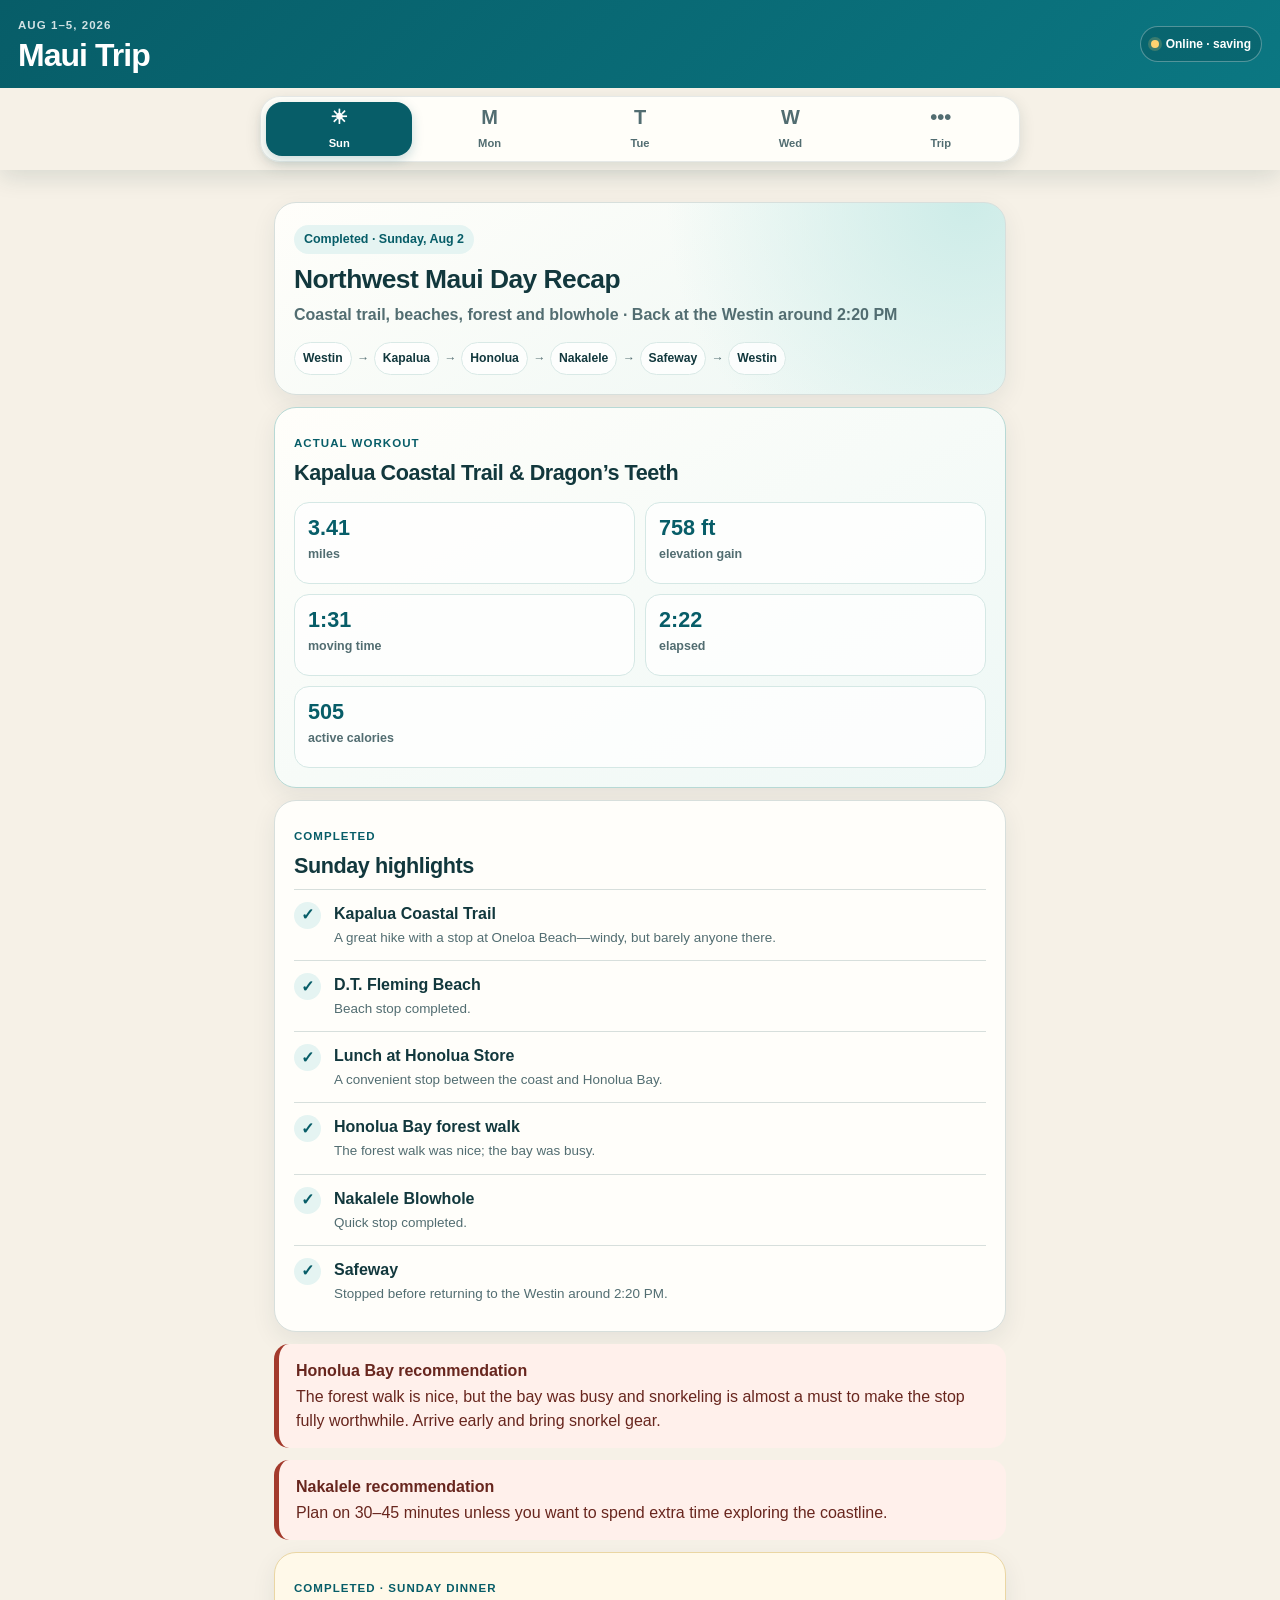
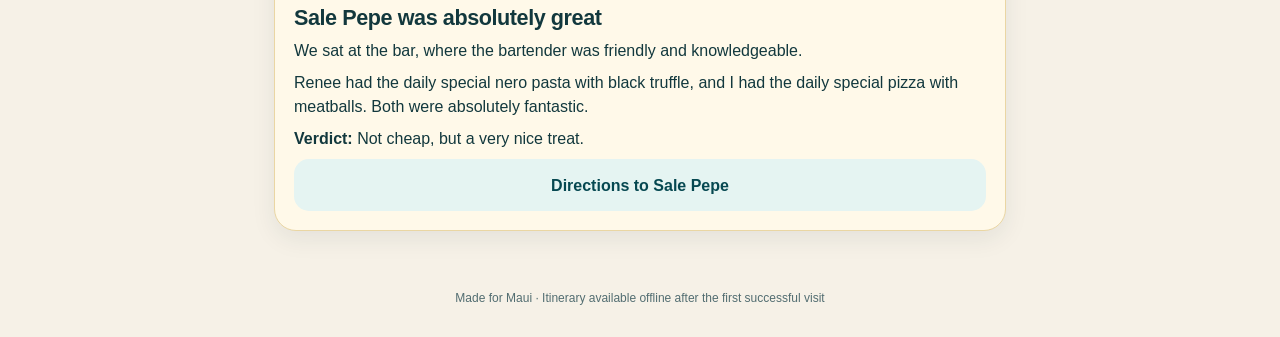
==== index.html @ 607a1822 "Move trip menu to top bar" ====
<!doctype html>
<html lang="en">
<head>
  <meta charset="utf-8">
  <meta name="viewport" content="width=device-width,initial-scale=1,viewport-fit=cover">
  <meta name="theme-color" content="#075d68">
  <meta name="description" content="Offline-first Maui itinerary for August 1–5, 2026.">
  <meta name="apple-mobile-web-app-capable" content="yes">
  <meta name="apple-mobile-web-app-status-bar-style" content="black-translucent">
  <meta name="apple-mobile-web-app-title" content="Maui Trip">
  <link rel="manifest" href="./manifest.webmanifest">
  <link rel="icon" href="./icon-192.png" type="image/png">
  <link rel="apple-touch-icon" href="./icon-192.png">
  <link rel="stylesheet" href="./styles.css?v=10">
  <title>Maui Trip · Aug 2026</title>
</head>
<body>
  <a class="skip-link" href="#main">Skip to itinerary</a>
  <div class="top-shell">
    <header class="app-header">
      <div>
        <p class="eyebrow">Aug 1–5, 2026</p>
        <h1>Maui Trip</h1>
      </div>
      <div class="connection" id="connection-status" role="status" aria-live="polite">
        <span class="connection-dot" aria-hidden="true"></span>
        <span id="connection-label">Checking…</span>
      </div>
    </header>

    <nav class="tabs" aria-label="Trip sections">
      <button class="active" type="button" data-tab="today" aria-controls="today" aria-selected="true">
        <span aria-hidden="true">☀︎</span><span>Sun</span>
      </button>
      <button type="button" data-tab="monday" aria-controls="monday" aria-selected="false">
        <span aria-hidden="true">M</span><span>Mon</span>
      </button>
      <button type="button" data-tab="tuesday" aria-controls="tuesday" aria-selected="false">
        <span aria-hidden="true">T</span><span>Tue</span>
      </button>
      <button type="button" data-tab="wednesday" aria-controls="wednesday" aria-selected="false">
        <span aria-hidden="true">W</span><span>Wed</span>
      </button>
      <button type="button" data-tab="more" aria-controls="more" aria-selected="false">
        <span aria-hidden="true">•••</span><span>Trip</span>
      </button>
    </nav>
  </div>

  <main id="main">
    <section id="today" class="panel active" aria-labelledby="today-heading">
      <div class="hero card">
        <span class="badge">Completed · Sunday, Aug 2</span>
        <h2 id="today-heading">Northwest Maui Day Recap</h2>
        <p class="hero-summary">Coastal trail, beaches, forest and blowhole · Back at the Westin around 2:20 PM</p>
        <div class="route" aria-label="Completed route: Westin to Kapalua to Honolua to Nakalele, Safeway, and back to Westin">
          <span>Westin</span><i>→</i><span>Kapalua</span><i>→</i><span>Honolua</span><i>→</i><span>Nakalele</span><i>→</i><span>Safeway</span><i>→</i><span>Westin</span>
        </div>
      </div>

      <article class="card workout-card" aria-labelledby="workout-heading">
        <p class="eyebrow">Actual workout</p>
        <h2 id="workout-heading">Kapalua Coastal Trail & Dragon’s Teeth</h2>
        <div class="workout-stats">
          <div><strong>3.41</strong><span>miles</span></div>
          <div><strong>758 ft</strong><span>elevation gain</span></div>
          <div><strong>1:31</strong><span>moving time</span></div>
          <div><strong>2:22</strong><span>elapsed</span></div>
          <div><strong>505</strong><span>active calories</span></div>
        </div>
      </article>

      <div class="card">
        <p class="eyebrow">Completed</p>
        <h2>Sunday highlights</h2>
        <ul class="completed-list">
          <li><span aria-hidden="true">✓</span><div><strong>Kapalua Coastal Trail</strong><small>A great hike with a stop at Oneloa Beach—windy, but barely anyone there.</small></div></li>
          <li><span aria-hidden="true">✓</span><div><strong>D.T. Fleming Beach</strong><small>Beach stop completed.</small></div></li>
          <li><span aria-hidden="true">✓</span><div><strong>Lunch at Honolua Store</strong><small>A convenient stop between the coast and Honolua Bay.</small></div></li>
          <li><span aria-hidden="true">✓</span><div><strong>Honolua Bay forest walk</strong><small>The forest walk was nice; the bay was busy.</small></div></li>
          <li><span aria-hidden="true">✓</span><div><strong>Nakalele Blowhole</strong><small>Quick stop completed.</small></div></li>
          <li><span aria-hidden="true">✓</span><div><strong>Safeway</strong><small>Stopped before returning to the Westin around 2:20 PM.</small></div></li>
        </ul>
      </div>

      <aside class="notice recommendation" role="note">
        <strong>Honolua Bay recommendation</strong>
        <span>The forest walk is nice, but the bay was busy and snorkeling is almost a must to make the stop fully worthwhile. Arrive early and bring snorkel gear.</span>
      </aside>

      <aside class="notice recommendation" role="note">
        <strong>Nakalele recommendation</strong>
        <span>Plan on 30–45 minutes unless you want to spend extra time exploring the coastline.</span>
      </aside>

      <div class="card dinner-card">
        <p class="eyebrow">Completed · Sunday dinner</p>
        <h2>Sale Pepe was absolutely great</h2>
        <p>We sat at the bar, where the bartender was friendly and knowledgeable.</p>
        <p>Renee had the daily special nero pasta with black truffle, and I had the daily special pizza with meatballs. Both were absolutely fantastic.</p>
        <p><strong>Verdict:</strong> Not cheap, but a very nice treat.</p>
        <a class="button secondary" href="https://maps.apple.com/?daddr=Sale%20Pepe%2C%20157%20Kupuohi%20St%2C%20Lahaina%2C%20HI%2096761&dirflg=d">Directions to Sale Pepe</a>
      </div>
    </section>

    <section id="maps" class="panel" aria-labelledby="maps-heading" hidden>
      <div class="card">
        <p class="eyebrow">One tap away</p>
        <h2 id="maps-heading">Stops & parking</h2>
        <p>Use individual legs instead of one giant route. It is easier when parking is full or you skip a stop.</p>
        <div class="place-list">
          <a href="https://maps.apple.com/?daddr=20.997744,-156.666019&q=Kapalua%20Bay%20Public%20Parking&dirflg=d"><span><b>1</b><strong>Kapalua Bay Parking</strong><small>Public parking · trail start</small></span><em>Directions</em></a>
          <a href="https://maps.apple.com/?daddr=Dragon%27s%20Teeth%20Access%20Trail%2C%20Lower%20Honoapiilani%20Rd%2C%20Lahaina%2C%20HI%2096761&dirflg=d"><span><b>2</b><strong>Dragon's Teeth Parking</strong><small>Office Road access</small></span><em>Directions</em></a>
          <a href="https://maps.apple.com/?daddr=D.T.%20Fleming%20Park%2C%20Lower%20Honoapiilani%20Rd%2C%20Lahaina%2C%20HI%2096761&dirflg=d"><span><b>3</b><strong>D.T. Fleming Beach</strong><small>Beach park parking</small></span><em>Directions</em></a>
          <a href="https://maps.apple.com/?daddr=Honolua%20Bay%20Lookout%2C%20Honoapiilani%20Hwy%2C%20Lahaina%2C%20HI%2096761&dirflg=d"><span><b>4</b><strong>Honolua Bay Lookout</strong><small>Roadside lookout</small></span><em>Directions</em></a>
          <a href="https://maps.apple.com/?daddr=Honolua%20Store%2C%20502%20Office%20Rd%2C%20Lahaina%2C%20HI%2096761&dirflg=d"><span><b>5</b><strong>Honolua Store</strong><small>Lunch stop</small></span><em>Directions</em></a>
          <a href="https://maps.apple.com/?daddr=21.024424,-156.590498&q=Nakalele%20Blowhole%20Parking&dirflg=d"><span><b>6</b><strong>Nakalele Parking</strong><small>Mile marker 38.5 pullout</small></span><em>Directions</em></a>
          <a href="https://maps.apple.com/?daddr=The%20Westin%20Ka%27anapali%20Ocean%20Resort%20Villas%2C%206%20Kai%20Ala%20Dr%2C%20Lahaina%2C%20HI%2096761&dirflg=d"><span><b>7</b><strong>Return to Westin</strong><small>6 Kai Ala Drive</small></span><em>Directions</em></a>
          <a href="https://maps.apple.com/?daddr=Sale%20Pepe%2C%20157%20Kupuohi%20St%2C%20Lahaina%2C%20HI%2096761&dirflg=d"><span><b>8</b><strong>Sale Pepe</strong><small>157 Kupuohi Street</small></span><em>Directions</em></a>
        </div>
      </div>
      <figure class="card map-card">
        <img class="map" src="./route-map.png" alt="Map of the Northwest Maui route from Ka'anapali through Kapalua, Honolua Bay, and Nakalele Blowhole">
        <figcaption>Northwest Maui route · Turn around at Nakalele</figcaption>
      </figure>
    </section>

    <section id="hikes" class="panel" aria-labelledby="hikes-heading" hidden>
      <div class="panel-intro"><p class="eyebrow">Trail notes</p><h2 id="hikes-heading">Hikes & walks</h2></div>
      <details open><summary>Kapalua Coastal Trail <span>About 3.5 mi max</span></summary><div class="details-body"><p><strong>Parking:</strong> Kapalua Bay public parking.</p><p><strong>Walk:</strong> Kapalua Bay → Oneloa Bay → Dragon's Teeth → D.T. Fleming.</p><p><strong>Distance:</strong> Up to about 3.5 miles round trip. Turn around whenever ready.</p><p class="trail-note"><strong>Personal recommendation:</strong> This was a great hike. We stopped at Oneloa Beach; it was windy, but there was barely anyone there.</p><a class="button secondary" href="https://maps.apple.com/?daddr=20.997744,-156.666019&q=Kapalua%20Bay%20Public%20Parking&dirflg=d">Open parking in Maps</a><a class="button secondary" href="https://maps.apple/r/KsEzT0Xznw5fcs">Open shared hike route</a></div></details>
      <details><summary>Dragon's Teeth / Makaluapuna Point <span>0.4 mi each way</span></summary><div class="details-body"><p><strong>Parking:</strong> Small public area near Office Road.</p><p><strong>Walk:</strong> About 0.4 mile each way. Uneven and exposed near the lava formations.</p><p><strong>Current note:</strong> The golf course is closed. Stay away from wet rocks and cliff edges.</p><a class="button secondary" href="https://maps.apple.com/?daddr=Dragon%27s%20Teeth%20Access%20Trail%2C%20Lower%20Honoapiilani%20Rd%2C%20Lahaina%2C%20HI%2096761&dirflg=d">Open parking in Maps</a></div></details>
      <details><summary>Honolua Bay <span>Short forest walk</span></summary><div class="details-body"><p><strong>Parking:</strong> Roadside only. Pull completely off the highway and obey signs.</p><p><strong>Options:</strong> Quick overlook or short shaded forest walk to the bay.</p><a class="button secondary" href="https://maps.apple.com/?daddr=Honolua%20Bay%20Lookout%2C%20Honoapiilani%20Hwy%2C%20Lahaina%2C%20HI%2096761&dirflg=d">Open lookout in Maps</a></div></details>
      <details><summary>Nakalele Blowhole <span>45–75 min</span></summary><div class="details-body"><p><strong>Parking:</strong> Dirt pullout near mile marker 38.5.</p><p><strong>Walk:</strong> Rough, rocky, exposed; about 45–75 minutes.</p><p class="danger"><strong>Safety:</strong> Stay uphill, on dry rock, and far from the opening. Never turn your back on the ocean.</p><a class="button danger-button" href="https://maps.apple.com/?daddr=21.024424,-156.590498&q=Nakalele%20Blowhole%20Parking&dirflg=d">Open parking in Maps</a></div></details>
    </section>

    <section id="monday" class="panel" aria-labelledby="monday-heading" hidden>
      <div class="panel-intro"><p class="eyebrow">Completed · Aug 3</p><h2 id="monday-heading">Monday</h2></div>
      <div class="card day-card">
        <time>Completed · Monday, Aug 3</time>
        <h3>Morning walk & Java Jazz</h3>
        <p>Walked north from the Westin to Honokowai Marketplace for coffee and breakfast at Java Jazz, then returned along the coast.</p>
        <div class="workout-stats">
          <div><strong>2.66</strong><span>miles</span></div>
          <div><strong>97 ft</strong><span>elevation gain</span></div>
          <div><strong>47:41</strong><span>workout time</span></div>
          <div><strong>1:30:50</strong><span>elapsed</span></div>
          <div><strong>286</strong><span>active calories</span></div>
        </div>
        <p>Morning walk completed from 6:49–8:19 AM. The rest of the day remains flexible for the beach, pool, snorkeling, paddleboard or kayak.</p>
        <a class="button secondary" href="https://maps.apple.com/?daddr=Java%20Jazz%20Maui%2C%203350%20Lower%20Honoapiilani%20Rd%20Unit%20204%2C%20Lahaina%2C%20HI%2096761&dirflg=w">Walking directions to Java Jazz</a>
      </div>
    </section>

    <section id="tuesday" class="panel" aria-labelledby="tuesday-heading" hidden>
      <div class="panel-intro"><p class="eyebrow">Aug 4</p><h2 id="tuesday-heading">Tuesday</h2></div>
      <div class="card day-card sail-card">
        <time>Tuesday, Aug 4</time>
        <h3>Teralani Holo Holo Sunset Cocktail Sail</h3>
        <p class="event-time">5:00–7:00 PM · 2 adults</p>
        <p><strong>Arrive by 4:30 PM.</strong> Check in at the Aqualani Beach Activities Kiosk, oceanside of the Outrigger Kaʻanapali Beach Resort, 2525 Kaʻanapali Parkway.</p>
        <ul class="event-notes">
          <li>Each guest must sign the waiver.</li>
          <li>Bring photo ID if drinking alcohol.</li>
          <li>Beach boarding may mean getting wet up to the thighs.</li>
          <li>Bring sunglasses, a cover-up, swimsuit and towel as needed, and lotion sunscreen only.</li>
        </ul>
        <a class="button secondary" href="https://maps.apple.com/?daddr=Outrigger%20Ka%27anapali%20Beach%20Resort%2C%202525%20Ka%27anapali%20Pkwy%2C%20Lahaina%2C%20HI%2096761&dirflg=d">Directions to Outrigger check-in</a>
      </div>
    </section>

    <section id="wednesday" class="panel" aria-labelledby="wednesday-heading" hidden>
      <div class="panel-intro"><p class="eyebrow">Aug 5</p><h2 id="wednesday-heading">Wednesday</h2></div>
      <div class="card day-card">
        <time>Wednesday, Aug 5</time>
        <h3>Departure day</h3>
        <p>Check out 10:00 AM, store luggage, use resort facilities, leave around 5:00–5:30 PM, return rental car around 7:30 PM, UA1750 departs OGG at 9:55 PM.</p>
        <a class="button secondary" href="https://maps.apple.com/?daddr=Kahului%20Airport%2C%201%20Keolani%20Pl%2C%20Kahului%2C%20HI%2096732&dirflg=d">Directions to OGG Airport</a>
      </div>
    </section>

    <section id="photos" class="panel" aria-labelledby="photos-heading" hidden>
      <div class="panel-intro"><p class="eyebrow">Trip memories</p><h2 id="photos-heading">Photo gallery</h2></div>

      <div class="card gallery-section">
        <h3>Kapalua & Oneloa Beach</h3>
        <div class="photo-grid">
          <figure><a href="./photos/kapalua-beach.jpg"><img src="./photos/kapalua-beach.jpg" loading="lazy" decoding="async" alt="Kapalua Beach with blue water and Molokaʻi in the distance"></a><figcaption>Kapalua Beach</figcaption></figure>
          <figure><a href="./photos/oneloa-beach.jpg"><img src="./photos/oneloa-beach.jpg" loading="lazy" decoding="async" alt="Nearly empty sandy shoreline at windy Oneloa Beach"></a><figcaption>Oneloa Beach</figcaption></figure>
          <figure><a href="./photos/oneloa-beach-selfie.jpg"><img src="./photos/oneloa-beach-selfie.jpg" loading="lazy" decoding="async" alt="Renee and Pelle smiling at Oneloa Beach"></a><figcaption>Oneloa Beach stop</figcaption></figure>
        </div>
      </div>

      <div class="card gallery-section">
        <h3>Dragon’s Teeth</h3>
        <div class="photo-grid">
          <figure><a href="./photos/dragons-teeth-coast.jpg"><img src="./photos/dragons-teeth-coast.jpg" loading="lazy" decoding="async" alt="Rocky coastline near Dragon’s Teeth"></a><figcaption>Makaluapuna Point</figcaption></figure>
          <figure><a href="./photos/dragons-teeth-formations.jpg"><img src="./photos/dragons-teeth-formations.jpg" loading="lazy" decoding="async" alt="Dragon’s Teeth lava formations beside the ocean"></a><figcaption>Lava formations</figcaption></figure>
          <figure><a href="./photos/dragons-teeth-view.jpg"><img src="./photos/dragons-teeth-view.jpg" loading="lazy" decoding="async" alt="Dragon’s Teeth formations looking toward the green Maui coast"></a><figcaption>Coastal view</figcaption></figure>
        </div>
      </div>

      <div class="card gallery-section">
        <h3>Honolua Bay</h3>
        <div class="photo-grid">
          <figure><a href="./photos/honolua-bay.jpg"><img src="./photos/honolua-bay.jpg" loading="lazy" decoding="async" alt="Snorkelers and sailboats in Honolua Bay"></a><figcaption>Honolua Bay</figcaption></figure>
          <figure><a href="./photos/honolua-forest.jpg"><img src="./photos/honolua-forest.jpg" loading="lazy" decoding="async" alt="Renee beneath hanging roots on the Honolua Bay forest walk"></a><figcaption>Forest walk</figcaption></figure>
        </div>
      </div>

      <div class="card gallery-section">
        <h3>Nakalele Blowhole</h3>
        <div class="photo-grid">
          <figure><a href="./photos/nakalele-blowhole.jpg"><img src="./photos/nakalele-blowhole.jpg" loading="lazy" decoding="async" alt="Nakalele Blowhole spraying above the rocky coast"></a><figcaption>The blowhole</figcaption></figure>
          <figure><a href="./photos/nakalele-overlook.jpg"><img src="./photos/nakalele-overlook.jpg" loading="lazy" decoding="async" alt="Renee and Pelle at the overlook above Nakalele Blowhole"></a><figcaption>Nakalele overlook</figcaption></figure>
        </div>
      </div>

      <div class="card gallery-section">
        <h3>Westin Ocean Villas</h3>
        <div class="photo-grid single">
          <figure><a href="./photos/westin-sunset.jpg"><img src="./photos/westin-sunset.jpg" loading="lazy" decoding="async" alt="Golden sunset framed by palm trees at Westin Ocean Villas"></a><figcaption>Sunset at the Westin</figcaption></figure>
        </div>
      </div>
    </section>

    <section id="more" class="panel" aria-labelledby="more-heading" hidden>
      <div class="panel-intro"><p class="eyebrow">Trip resources</p><h2 id="more-heading">More</h2></div>
      <div class="card more-links">
        <button class="button secondary" type="button" data-open-panel="photos">▣ Trip photo gallery</button>
        <button class="button secondary" type="button" data-open-panel="maps">⌖ Stops, parking & route map</button>
        <button class="button secondary" type="button" data-open-panel="hikes">△ Hikes & trail notes</button>
      </div>

      <div class="card contacts">
        <p class="eyebrow">Keep handy</p><h2>Important contacts</h2>
        <a class="emergency" href="tel:911"><span><strong>Emergency</strong><small>Police, fire or medical</small></span><b>Call 911</b></a>
        <a href="tel:+18082446400"><span>Maui Police</span><b>808-244-6400</b></a>
        <a href="tel:+18086614441"><span>Lahaina Police</span><b>808-661-4441</b></a>
        <a href="tel:+18086673200"><span>Westin</span><b>808-667-3200</b></a>
        <a href="tel:+18086677667"><span>Sale Pepe</span><b>808-667-7667</b></a>
      </div>

      <div class="card install-card" id="install-guide">
        <p class="eyebrow">Works like an app</p><h2>Add to Home Screen</h2>
        <p>Install from Safari so the itinerary is one tap away and available offline after your first visit.</p>
        <ol>
          <li><span>1</span><p>Open this page in <strong>Safari</strong>.</p></li>
          <li><span>2</span><p>Tap the <strong>Share</strong> button.</p></li>
          <li><span>3</span><p>Scroll down and tap <strong>Add to Home Screen</strong>.</p></li>
          <li><span>4</span><p>Turn on <strong>Open as Web App</strong>, then tap <strong>Add</strong>.</p></li>
          <li><span>5</span><p>Open it once while online. The status at the top will say <strong>Ready offline</strong>.</p></li>
        </ol>
        <p class="notice compact"><strong>Apple Maps is separate:</strong> Download the West Maui offline map in Apple Maps before leaving.</p>
      </div>
    </section>
  </main>

  <dialog class="photo-viewer" id="photo-viewer" aria-label="Trip photo viewer">
    <div class="viewer-shell">
      <button class="viewer-close" id="viewer-close" type="button" aria-label="Close photo viewer">×</button>
      <div class="viewer-stage">
        <img id="viewer-image" src="" alt="">
      </div>
      <div class="viewer-meta">
        <p id="viewer-caption"></p>
        <span id="viewer-counter" aria-live="polite"></span>
      </div>
      <div class="viewer-controls">
        <button id="viewer-previous" type="button" aria-label="Previous photo">← Previous</button>
        <button id="viewer-next" type="button" aria-label="Next photo">Next →</button>
      </div>
    </div>
  </dialog>

  <footer>Made for Maui · Itinerary available offline after the first successful visit</footer>
  <script src="./app.js?v=10" defer></script>
</body>
</html>
---- styles.css ----
:root {
  --ink: #12383d;
  --muted: #526d71;
  --ocean: #075d68;
  --ocean-dark: #064851;
  --ocean-pale: #e5f4f2;
  --sand: #f6f1e7;
  --card: #fffefa;
  --line: #d7dfdc;
  --coral: #a33a2c;
  --coral-pale: #fff0eb;
  --shadow: 0 8px 24px rgba(20, 57, 58, .08);
  --radius: 22px;
  color-scheme: light;
}

* { box-sizing: border-box; }
html { scroll-behavior: smooth; -webkit-text-size-adjust: 100%; }
body { margin: 0; background: var(--sand); color: var(--ink); font-family: -apple-system, BlinkMacSystemFont, "SF Pro Text", "Segoe UI", sans-serif; font-size: 16px; line-height: 1.5; }
button, a, input, summary { -webkit-tap-highlight-color: transparent; }
button, a { touch-action: manipulation; }
.skip-link { position: fixed; left: 12px; top: -80px; z-index: 100; padding: 12px 16px; background: white; color: var(--ocean); border-radius: 12px; font-weight: 800; }
.skip-link:focus { top: 12px; }

.top-shell { position: sticky; top: 0; z-index: 30; padding-bottom: 8px; background: var(--sand); box-shadow: 0 8px 22px rgba(20,57,58,.12); }
.app-header { display: flex; align-items: center; justify-content: space-between; gap: 14px; min-height: 88px; padding: max(14px, env(safe-area-inset-top)) 18px 14px; color: white; background: linear-gradient(135deg, var(--ocean), #0b7782); }
.app-header h1 { margin: 0; font-size: clamp(1.55rem, 6vw, 2rem); line-height: 1; letter-spacing: -.03em; }
.eyebrow { margin: 0 0 4px; color: var(--ocean); font-size: .72rem; font-weight: 850; letter-spacing: .09em; text-transform: uppercase; }
.app-header .eyebrow { color: rgba(255,255,255,.82); }
.connection { display: inline-flex; align-items: center; gap: 7px; min-height: 36px; padding: 7px 10px; border: 1px solid rgba(255,255,255,.3); border-radius: 999px; background: rgba(0,0,0,.12); font-size: .75rem; font-weight: 750; white-space: nowrap; }
.connection-dot { width: 8px; height: 8px; border-radius: 50%; background: #ffd270; box-shadow: 0 0 0 3px rgba(255,210,112,.2); }
.connection.ready .connection-dot { background: #91e4bd; box-shadow: 0 0 0 3px rgba(145,228,189,.2); }
.connection.offline .connection-dot { background: #fff; }

main { width: min(100%, 760px); margin: 0 auto; padding: 14px 14px 36px; }
.panel { display: none; }
.panel.active { display: block; animation: reveal .22s ease-out; }
@keyframes reveal { from { opacity: .3; transform: translateY(4px); } }

.tabs { display: grid; grid-template-columns: repeat(5, minmax(0, 1fr)); gap: 4px; width: min(calc(100% - 20px), 760px); min-height: 62px; margin: 8px auto 0; padding: 5px; border: 1px solid rgba(18,56,61,.1); border-radius: 20px; background: rgba(255,254,250,.96); box-shadow: 0 5px 16px rgba(10,49,53,.12); backdrop-filter: blur(18px); -webkit-backdrop-filter: blur(18px); }
.tabs button { display: grid; place-items: center; gap: 1px; min-width: 0; min-height: 54px; border: 0; border-radius: 16px; background: transparent; color: var(--muted); font: inherit; font-size: .7rem; font-weight: 750; cursor: pointer; }
.tabs button span:first-child { font-size: 1.25rem; line-height: 1; }
.tabs button.active { background: var(--ocean); color: white; box-shadow: 0 4px 12px rgba(7,93,104,.22); }

.card, details { margin: 12px 0; border: 1px solid var(--line); border-radius: var(--radius); background: var(--card); box-shadow: var(--shadow); }
.card { padding: 19px; }
.card h2, .panel-intro h2 { margin: 0 0 8px; font-size: 1.35rem; line-height: 1.2; letter-spacing: -.02em; }
.card p { margin: 8px 0; }
.hero { overflow: hidden; padding-top: 22px; background: radial-gradient(circle at 95% 0, #cdece8 0, transparent 42%), linear-gradient(150deg, #fffefa, #edf7f4); }
.hero h2 { margin-top: 10px; font-size: 1.65rem; }
.hero-summary { color: var(--muted); font-weight: 620; }
.badge { display: inline-flex; padding: 5px 10px; border-radius: 999px; background: var(--ocean-pale); color: var(--ocean); font-size: .78rem; font-weight: 800; }
.route { display: flex; flex-wrap: wrap; align-items: center; gap: 5px; margin-top: 15px; font-size: .76rem; font-weight: 750; }
.route span { padding: 6px 8px; border-radius: 999px; background: rgba(255,255,255,.8); border: 1px solid #d9e9e6; }
.route i { color: var(--muted); font-style: normal; }

.workout-card { border-color: #b7d9d5; background: linear-gradient(150deg, #fffefa, #eef8f6); }
.workout-stats { display: grid; grid-template-columns: repeat(2, 1fr); gap: 10px; margin-top: 16px; }
.workout-stats div { min-height: 82px; padding: 13px; border: 1px solid #d5e8e5; border-radius: 15px; background: rgba(255,255,255,.78); }
.workout-stats strong, .workout-stats span { display: block; }
.workout-stats strong { color: var(--ocean); font-size: 1.35rem; line-height: 1.1; }
.workout-stats span { margin-top: 5px; color: var(--muted); font-size: .78rem; font-weight: 700; }
.workout-stats div:last-child { grid-column: 1 / -1; }

.completed-list { margin: 10px 0 -4px; padding: 0; list-style: none; }
.completed-list li { display: grid; grid-template-columns: 30px 1fr; gap: 10px; padding: 12px 0; border-top: 1px solid var(--line); }
.completed-list li > span { display: grid; place-items: center; width: 27px; height: 27px; border-radius: 50%; background: var(--ocean-pale); color: var(--ocean); font-weight: 900; }
.completed-list strong, .completed-list small { display: block; }
.completed-list small { margin-top: 2px; color: var(--muted); font-size: .84rem; }
.recommendation { border-left-color: var(--ocean); background: var(--ocean-pale); color: var(--ocean-dark); }
.dinner-card { border-color: #ead6a3; background: #fff9e9; }

.next-stop { padding: 20px; border: 2px solid var(--ocean); background: var(--ocean); color: white; box-shadow: 0 13px 30px rgba(7,93,104,.22); }
.next-stop .eyebrow { color: #a9e1db; }
.next-stop h2 { margin: 6px 0 2px; font-size: 1.8rem; }
.next-stop p { color: rgba(255,255,255,.86); }
.next-stop-topline, .section-heading { display: flex; align-items: flex-start; justify-content: space-between; gap: 12px; }
.text-button { min-height: 44px; margin: -10px -8px 0 0; padding: 8px; border: 0; background: transparent; color: white; font: inherit; font-size: .82rem; font-weight: 750; text-decoration: underline; cursor: pointer; }
.next-time { font-weight: 800; }
.stop-controls { display: grid; grid-template-columns: 1fr 1.4fr; gap: 9px; margin-top: 9px; }

.button { display: flex; align-items: center; justify-content: center; width: 100%; min-height: 52px; padding: 12px 15px; border: 0; border-radius: 15px; font: inherit; font-weight: 800; line-height: 1.2; text-align: center; text-decoration: none; cursor: pointer; }
.button.primary { margin-top: 18px; background: white; color: var(--ocean-dark); box-shadow: 0 5px 12px rgba(0,0,0,.14); }
.button.secondary { background: var(--ocean-pale); color: var(--ocean-dark); }
.next-stop .button.secondary { background: #b9ebe4; }
.button.ghost { border: 1px solid rgba(255,255,255,.45); background: transparent; color: white; }
.button:disabled { opacity: .45; cursor: default; }
.button:focus-visible, .tabs button:focus-visible, .timeline button:focus-visible, summary:focus-visible, a:focus-visible, input:focus-visible { outline: 3px solid #ffbd4a; outline-offset: 3px; }

.notice { display: flex; flex-direction: column; gap: 2px; margin: 12px 0; padding: 15px 17px; border-left: 5px solid var(--coral); border-radius: 15px; background: var(--coral-pale); color: #68261e; }
.notice.compact { font-size: .9rem; }
.section-heading .small { max-width: 120px; color: var(--muted); font-size: .76rem; line-height: 1.25; text-align: right; }
.timeline { list-style: none; margin: 8px -7px -4px; padding: 0; }
.timeline li { border-top: 1px solid var(--line); }
.timeline button, .timeline .fixed-event > div { display: grid; grid-template-columns: 62px 1fr; gap: 10px; width: 100%; min-height: 68px; padding: 10px 7px; border: 0; border-radius: 12px; background: transparent; color: var(--ink); font: inherit; text-align: left; }
.timeline button { cursor: pointer; }
.timeline button:active { background: var(--ocean-pale); }
.timeline time { padding-top: 2px; color: var(--ocean); font-weight: 850; }
.timeline strong, .timeline small { display: block; }
.timeline small { margin-top: 2px; color: var(--muted); font-size: .82rem; }
.timeline li.current button { background: var(--ocean-pale); box-shadow: inset 4px 0 var(--ocean); }
.timeline li.visited button { opacity: .58; }
.timeline li.visited strong::after { content: " ✓"; color: var(--ocean); }
.fixed-event { margin-top: 4px; border: 0 !important; border-radius: 14px; background: #fff5d9; }

.checklist { margin-top: 7px; }
.checklist label { display: flex; align-items: flex-start; gap: 12px; min-height: 52px; padding: 12px 2px; border-top: 1px solid var(--line); cursor: pointer; }
.checklist input { flex: 0 0 auto; width: 25px; height: 25px; margin: 0; accent-color: var(--ocean); }
.checklist input:checked + span { color: var(--muted); text-decoration: line-through; }

.place-list { margin: 14px -8px -6px; }
.place-list > a { display: grid; grid-template-columns: 1fr auto; align-items: center; gap: 10px; min-height: 70px; padding: 10px 8px; border-top: 1px solid var(--line); color: inherit; text-decoration: none; }
.place-list a > span { display: grid; grid-template-columns: 32px 1fr; }
.place-list b { grid-row: 1 / 3; align-self: center; display: grid; place-items: center; width: 26px; height: 26px; border-radius: 50%; background: var(--ocean-pale); color: var(--ocean); font-size: .8rem; }
.place-list strong, .place-list small { grid-column: 2; }
.place-list small { color: var(--muted); }
.place-list em { min-height: 44px; padding: 11px 9px; border-radius: 12px; background: var(--ocean-pale); color: var(--ocean); font-size: .78rem; font-style: normal; font-weight: 800; }
.map-card { padding: 9px; }
.map { display: block; width: 100%; height: auto; border-radius: 16px; }
figcaption { padding: 9px 8px 5px; color: var(--muted); font-size: .8rem; text-align: center; }

.panel-intro { padding: 14px 4px 2px; }
details { overflow: hidden; }
summary { display: flex; align-items: center; justify-content: space-between; gap: 12px; min-height: 66px; padding: 15px 18px; font-weight: 850; cursor: pointer; list-style: none; }
summary::-webkit-details-marker { display: none; }
summary::after { content: "+"; flex: 0 0 auto; color: var(--ocean); font-size: 1.4rem; }
details[open] summary::after { content: "−"; }
summary span { margin-left: auto; color: var(--muted); font-size: .75rem; font-weight: 650; text-align: right; }
.details-body { padding: 0 18px 18px; border-top: 1px solid var(--line); }
.details-body p { margin: 13px 0; }
.details-body .trail-note { padding: 12px; border-radius: 12px; background: var(--ocean-pale); color: var(--ocean-dark); }
.details-body .button + .button { margin-top: 10px; }
.danger { padding: 12px; border-radius: 12px; background: var(--coral-pale); color: #68261e; }
.danger-button { background: var(--coral); color: white; }

.day-card time { color: var(--ocean); font-size: 1.1rem; font-weight: 850; }
.day-card h3 { margin: 8px 0 3px; font-size: 1.25rem; line-height: 1.25; }
.event-time { color: var(--ocean); font-weight: 850; }
.event-notes { margin: 14px 0 18px; padding-left: 21px; }
.event-notes li { margin: 8px 0; }
.sail-card { border-color: #b7d9d5; background: linear-gradient(150deg, #fffefa, #eef8f6); }
.more-links { display: grid; gap: 10px; }
.gallery-section h3 { margin: 0 0 12px; font-size: 1.15rem; }
.photo-grid { display: grid; grid-template-columns: repeat(2, minmax(0, 1fr)); gap: 10px; }
.photo-grid.single { grid-template-columns: 1fr; }
.photo-grid figure { min-width: 0; margin: 0; }
.photo-grid a { display: block; overflow: hidden; border-radius: 14px; background: var(--ocean-pale); }
.photo-grid img { display: block; width: 100%; aspect-ratio: 4 / 3; object-fit: cover; }
.photo-grid figcaption { padding: 6px 3px 0; color: var(--muted); font-size: .75rem; text-align: left; }
.viewer-open { overflow: hidden; }
.photo-viewer { width: min(94vw, 980px); max-width: none; height: min(92dvh, 820px); max-height: none; margin: auto; padding: 0; border: 0; border-radius: 24px; background: #071f23; color: white; box-shadow: 0 24px 80px rgba(0,0,0,.5); }
.photo-viewer::backdrop { background: rgba(2,15,18,.86); backdrop-filter: blur(5px); -webkit-backdrop-filter: blur(5px); }
.viewer-shell { display: grid; grid-template-rows: 1fr auto auto; height: 100%; padding: 18px; }
.viewer-close { position: absolute; z-index: 2; top: 12px; right: 12px; display: grid; place-items: center; width: 46px; height: 46px; padding: 0; border: 1px solid rgba(255,255,255,.35); border-radius: 50%; background: rgba(0,0,0,.55); color: white; font: inherit; font-size: 1.8rem; line-height: 1; cursor: pointer; }
.viewer-stage { display: grid; place-items: center; min-height: 0; overflow: hidden; border-radius: 15px; }
.viewer-stage img { display: block; width: 100%; height: 100%; object-fit: contain; }
.viewer-meta { display: flex; align-items: center; justify-content: space-between; gap: 14px; min-height: 48px; padding: 10px 3px 3px; }
.viewer-meta p { margin: 0; font-weight: 750; }
.viewer-meta span { color: rgba(255,255,255,.7); font-size: .82rem; white-space: nowrap; }
.viewer-controls { display: grid; grid-template-columns: 1fr 1fr; gap: 10px; }
.viewer-controls button { min-height: 50px; border: 1px solid rgba(255,255,255,.24); border-radius: 14px; background: rgba(255,255,255,.1); color: white; font: inherit; font-weight: 800; cursor: pointer; }
.viewer-close:focus-visible, .viewer-controls button:focus-visible { outline: 3px solid #ffbd4a; outline-offset: 2px; }
.contacts > a { display: flex; align-items: center; justify-content: space-between; gap: 12px; min-height: 57px; padding: 10px 2px; border-top: 1px solid var(--line); color: inherit; text-decoration: none; }
.contacts a b { color: var(--ocean); font-size: .86rem; }
.contacts small { display: block; color: var(--muted); }
.contacts .emergency { margin: 10px -7px 2px; padding: 10px; border: 0; border-radius: 13px; background: var(--coral-pale); color: #68261e; }
.contacts .emergency b { color: var(--coral); }
.install-card ol { margin: 16px 0; padding: 0; list-style: none; }
.install-card li { display: grid; grid-template-columns: 34px 1fr; align-items: start; gap: 10px; margin: 10px 0; }
.install-card li > span { display: grid; place-items: center; width: 30px; height: 30px; border-radius: 50%; background: var(--ocean); color: white; font-weight: 850; }
.install-card li p { margin: 3px 0; }
footer { padding: 10px 20px max(30px, env(safe-area-inset-bottom)); color: var(--muted); font-size: .75rem; text-align: center; }

@media (min-width: 680px) {
  main { padding-top: 20px; }
}
@media (max-width: 480px) {
  .photo-viewer { width: 100vw; height: 100dvh; border-radius: 0; }
  .viewer-shell { padding: max(14px, env(safe-area-inset-top)) 10px max(12px, env(safe-area-inset-bottom)); }
  .viewer-close { top: max(10px, env(safe-area-inset-top)); right: 10px; }
}
@media (prefers-reduced-motion: reduce) { html { scroll-behavior: auto; } .panel.active { animation: none; } }
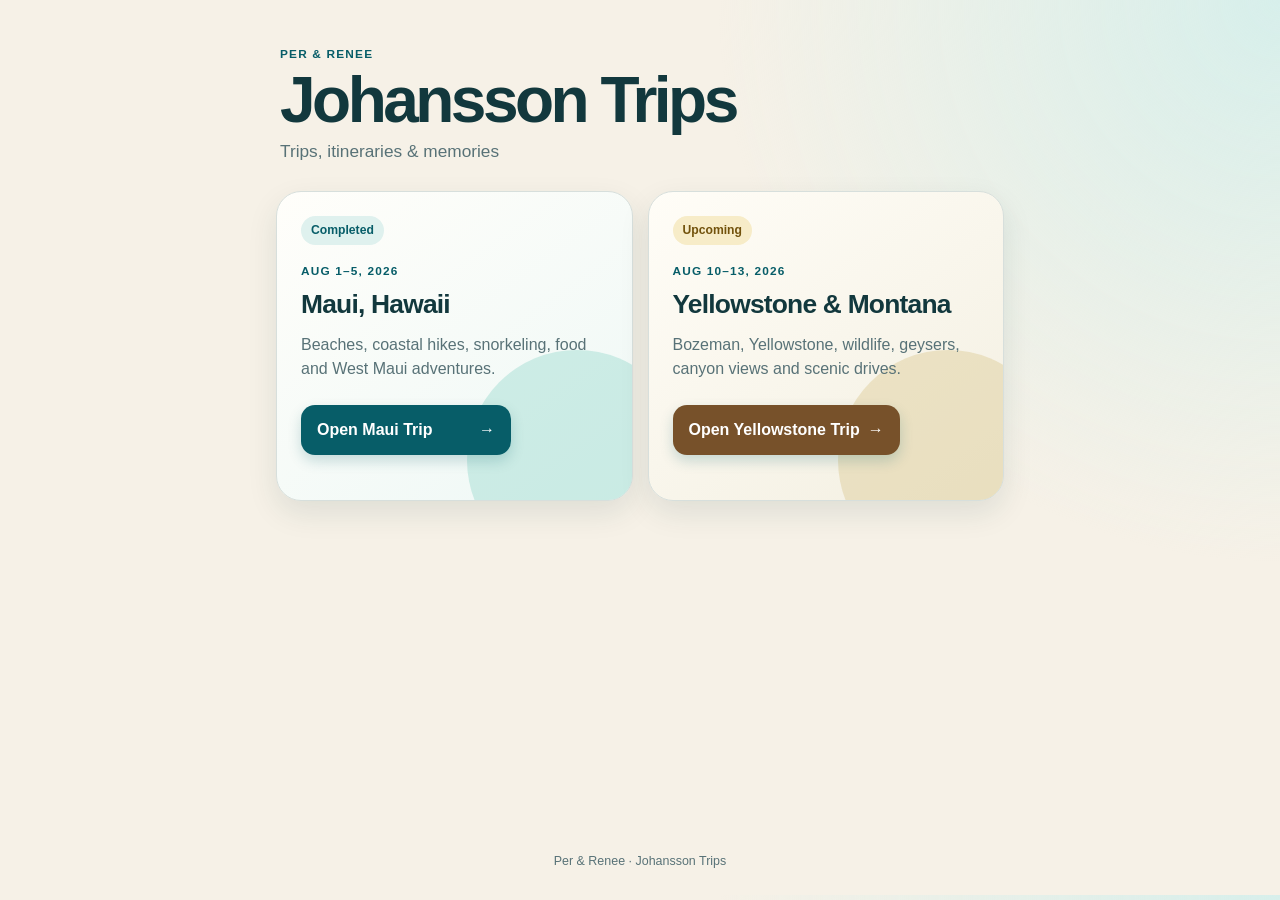
==== commit 04fc30a1: "Convert Maui site into multi-trip hub" ====
--- a/index.html
+++ b/index.html
@@ -4,275 +4,43 @@
   <meta charset="utf-8">
   <meta name="viewport" content="width=device-width,initial-scale=1,viewport-fit=cover">
   <meta name="theme-color" content="#075d68">
-  <meta name="description" content="Offline-first Maui itinerary for August 1–5, 2026.">
-  <meta name="apple-mobile-web-app-capable" content="yes">
-  <meta name="apple-mobile-web-app-status-bar-style" content="black-translucent">
-  <meta name="apple-mobile-web-app-title" content="Maui Trip">
-  <link rel="manifest" href="./manifest.webmanifest">
-  <link rel="icon" href="./icon-192.png" type="image/png">
-  <link rel="apple-touch-icon" href="./icon-192.png">
-  <link rel="stylesheet" href="./styles.css?v=10">
-  <title>Maui Trip · Aug 2026</title>
+  <meta name="description" content="Trips, itineraries and memories from Per and Renee Johansson.">
+  <link rel="stylesheet" href="./styles.css">
+  <title>Johansson Trips</title>
 </head>
 <body>
-  <a class="skip-link" href="#main">Skip to itinerary</a>
-  <div class="top-shell">
-    <header class="app-header">
-      <div>
-        <p class="eyebrow">Aug 1–5, 2026</p>
-        <h1>Maui Trip</h1>
-      </div>
-      <div class="connection" id="connection-status" role="status" aria-live="polite">
-        <span class="connection-dot" aria-hidden="true"></span>
-        <span id="connection-label">Checking…</span>
-      </div>
+  <main class="hub">
+    <header class="hub-header">
+      <p class="eyebrow">Per &amp; Renee</p>
+      <h1>Johansson Trips</h1>
+      <p>Trips, itineraries &amp; memories</p>
     </header>
 
-    <nav class="tabs" aria-label="Trip sections">
-      <button class="active" type="button" data-tab="today" aria-controls="today" aria-selected="true">
-        <span aria-hidden="true">☀︎</span><span>Sun</span>
-      </button>
-      <button type="button" data-tab="monday" aria-controls="monday" aria-selected="false">
-        <span aria-hidden="true">M</span><span>Mon</span>
-      </button>
-      <button type="button" data-tab="tuesday" aria-controls="tuesday" aria-selected="false">
-        <span aria-hidden="true">T</span><span>Tue</span>
-      </button>
-      <button type="button" data-tab="wednesday" aria-controls="wednesday" aria-selected="false">
-        <span aria-hidden="true">W</span><span>Wed</span>
-      </button>
-      <button type="button" data-tab="more" aria-controls="more" aria-selected="false">
-        <span aria-hidden="true">•••</span><span>Trip</span>
-      </button>
-    </nav>
-  </div>
-
-  <main id="main">
-    <section id="today" class="panel active" aria-labelledby="today-heading">
-      <div class="hero card">
-        <span class="badge">Completed · Sunday, Aug 2</span>
-        <h2 id="today-heading">Northwest Maui Day Recap</h2>
-        <p class="hero-summary">Coastal trail, beaches, forest and blowhole · Back at the Westin around 2:20 PM</p>
-        <div class="route" aria-label="Completed route: Westin to Kapalua to Honolua to Nakalele, Safeway, and back to Westin">
-          <span>Westin</span><i>→</i><span>Kapalua</span><i>→</i><span>Honolua</span><i>→</i><span>Nakalele</span><i>→</i><span>Safeway</span><i>→</i><span>Westin</span>
-        </div>
-      </div>
-
-      <article class="card workout-card" aria-labelledby="workout-heading">
-        <p class="eyebrow">Actual workout</p>
-        <h2 id="workout-heading">Kapalua Coastal Trail & Dragon’s Teeth</h2>
-        <div class="workout-stats">
-          <div><strong>3.41</strong><span>miles</span></div>
-          <div><strong>758 ft</strong><span>elevation gain</span></div>
-          <div><strong>1:31</strong><span>moving time</span></div>
-          <div><strong>2:22</strong><span>elapsed</span></div>
-          <div><strong>505</strong><span>active calories</span></div>
-        </div>
+    <!-- Copy a .trip-card block to add the next trip. -->
+    <section class="trip-list" aria-label="Trips">
+      <article class="trip-card maui">
+        <p class="status complete">Completed</p>
+        <p class="card-kicker">Aug 1–5, 2026</p>
+        <h2>Maui, Hawaii</h2>
+        <p>Beaches, coastal hikes, snorkeling, food and West Maui adventures.</p>
+        <a href="./maui-2026/">Open Maui Trip <span aria-hidden="true">→</span></a>
       </article>
-
-      <div class="card">
-        <p class="eyebrow">Completed</p>
-        <h2>Sunday highlights</h2>
-        <ul class="completed-list">
-          <li><span aria-hidden="true">✓</span><div><strong>Kapalua Coastal Trail</strong><small>A great hike with a stop at Oneloa Beach—windy, but barely anyone there.</small></div></li>
-          <li><span aria-hidden="true">✓</span><div><strong>D.T. Fleming Beach</strong><small>Beach stop completed.</small></div></li>
-          <li><span aria-hidden="true">✓</span><div><strong>Lunch at Honolua Store</strong><small>A convenient stop between the coast and Honolua Bay.</small></div></li>
-          <li><span aria-hidden="true">✓</span><div><strong>Honolua Bay forest walk</strong><small>The forest walk was nice; the bay was busy.</small></div></li>
-          <li><span aria-hidden="true">✓</span><div><strong>Nakalele Blowhole</strong><small>Quick stop completed.</small></div></li>
-          <li><span aria-hidden="true">✓</span><div><strong>Safeway</strong><small>Stopped before returning to the Westin around 2:20 PM.</small></div></li>
-        </ul>
-      </div>
-
-      <aside class="notice recommendation" role="note">
-        <strong>Honolua Bay recommendation</strong>
-        <span>The forest walk is nice, but the bay was busy and snorkeling is almost a must to make the stop fully worthwhile. Arrive early and bring snorkel gear.</span>
-      </aside>
-
-      <aside class="notice recommendation" role="note">
-        <strong>Nakalele recommendation</strong>
-        <span>Plan on 30–45 minutes unless you want to spend extra time exploring the coastline.</span>
-      </aside>
-
-      <div class="card dinner-card">
-        <p class="eyebrow">Completed · Sunday dinner</p>
-        <h2>Sale Pepe was absolutely great</h2>
-        <p>We sat at the bar, where the bartender was friendly and knowledgeable.</p>
-        <p>Renee had the daily special nero pasta with black truffle, and I had the daily special pizza with meatballs. Both were absolutely fantastic.</p>
-        <p><strong>Verdict:</strong> Not cheap, but a very nice treat.</p>
-        <a class="button secondary" href="https://maps.apple.com/?daddr=Sale%20Pepe%2C%20157%20Kupuohi%20St%2C%20Lahaina%2C%20HI%2096761&dirflg=d">Directions to Sale Pepe</a>
-      </div>
-    </section>
-
-    <section id="maps" class="panel" aria-labelledby="maps-heading" hidden>
-      <div class="card">
-        <p class="eyebrow">One tap away</p>
-        <h2 id="maps-heading">Stops & parking</h2>
-        <p>Use individual legs instead of one giant route. It is easier when parking is full or you skip a stop.</p>
-        <div class="place-list">
-          <a href="https://maps.apple.com/?daddr=20.997744,-156.666019&q=Kapalua%20Bay%20Public%20Parking&dirflg=d"><span><b>1</b><strong>Kapalua Bay Parking</strong><small>Public parking · trail start</small></span><em>Directions</em></a>
-          <a href="https://maps.apple.com/?daddr=Dragon%27s%20Teeth%20Access%20Trail%2C%20Lower%20Honoapiilani%20Rd%2C%20Lahaina%2C%20HI%2096761&dirflg=d"><span><b>2</b><strong>Dragon's Teeth Parking</strong><small>Office Road access</small></span><em>Directions</em></a>
-          <a href="https://maps.apple.com/?daddr=D.T.%20Fleming%20Park%2C%20Lower%20Honoapiilani%20Rd%2C%20Lahaina%2C%20HI%2096761&dirflg=d"><span><b>3</b><strong>D.T. Fleming Beach</strong><small>Beach park parking</small></span><em>Directions</em></a>
-          <a href="https://maps.apple.com/?daddr=Honolua%20Bay%20Lookout%2C%20Honoapiilani%20Hwy%2C%20Lahaina%2C%20HI%2096761&dirflg=d"><span><b>4</b><strong>Honolua Bay Lookout</strong><small>Roadside lookout</small></span><em>Directions</em></a>
-          <a href="https://maps.apple.com/?daddr=Honolua%20Store%2C%20502%20Office%20Rd%2C%20Lahaina%2C%20HI%2096761&dirflg=d"><span><b>5</b><strong>Honolua Store</strong><small>Lunch stop</small></span><em>Directions</em></a>
-          <a href="https://maps.apple.com/?daddr=21.024424,-156.590498&q=Nakalele%20Blowhole%20Parking&dirflg=d"><span><b>6</b><strong>Nakalele Parking</strong><small>Mile marker 38.5 pullout</small></span><em>Directions</em></a>
-          <a href="https://maps.apple.com/?daddr=The%20Westin%20Ka%27anapali%20Ocean%20Resort%20Villas%2C%206%20Kai%20Ala%20Dr%2C%20Lahaina%2C%20HI%2096761&dirflg=d"><span><b>7</b><strong>Return to Westin</strong><small>6 Kai Ala Drive</small></span><em>Directions</em></a>
-          <a href="https://maps.apple.com/?daddr=Sale%20Pepe%2C%20157%20Kupuohi%20St%2C%20Lahaina%2C%20HI%2096761&dirflg=d"><span><b>8</b><strong>Sale Pepe</strong><small>157 Kupuohi Street</small></span><em>Directions</em></a>
-        </div>
-      </div>
-      <figure class="card map-card">
-        <img class="map" src="./route-map.png" alt="Map of the Northwest Maui route from Ka'anapali through Kapalua, Honolua Bay, and Nakalele Blowhole">
-        <figcaption>Northwest Maui route · Turn around at Nakalele</figcaption>
-      </figure>
-    </section>
-
-    <section id="hikes" class="panel" aria-labelledby="hikes-heading" hidden>
-      <div class="panel-intro"><p class="eyebrow">Trail notes</p><h2 id="hikes-heading">Hikes & walks</h2></div>
-      <details open><summary>Kapalua Coastal Trail <span>About 3.5 mi max</span></summary><div class="details-body"><p><strong>Parking:</strong> Kapalua Bay public parking.</p><p><strong>Walk:</strong> Kapalua Bay → Oneloa Bay → Dragon's Teeth → D.T. Fleming.</p><p><strong>Distance:</strong> Up to about 3.5 miles round trip. Turn around whenever ready.</p><p class="trail-note"><strong>Personal recommendation:</strong> This was a great hike. We stopped at Oneloa Beach; it was windy, but there was barely anyone there.</p><a class="button secondary" href="https://maps.apple.com/?daddr=20.997744,-156.666019&q=Kapalua%20Bay%20Public%20Parking&dirflg=d">Open parking in Maps</a><a class="button secondary" href="https://maps.apple/r/KsEzT0Xznw5fcs">Open shared hike route</a></div></details>
-      <details><summary>Dragon's Teeth / Makaluapuna Point <span>0.4 mi each way</span></summary><div class="details-body"><p><strong>Parking:</strong> Small public area near Office Road.</p><p><strong>Walk:</strong> About 0.4 mile each way. Uneven and exposed near the lava formations.</p><p><strong>Current note:</strong> The golf course is closed. Stay away from wet rocks and cliff edges.</p><a class="button secondary" href="https://maps.apple.com/?daddr=Dragon%27s%20Teeth%20Access%20Trail%2C%20Lower%20Honoapiilani%20Rd%2C%20Lahaina%2C%20HI%2096761&dirflg=d">Open parking in Maps</a></div></details>
-      <details><summary>Honolua Bay <span>Short forest walk</span></summary><div class="details-body"><p><strong>Parking:</strong> Roadside only. Pull completely off the highway and obey signs.</p><p><strong>Options:</strong> Quick overlook or short shaded forest walk to the bay.</p><a class="button secondary" href="https://maps.apple.com/?daddr=Honolua%20Bay%20Lookout%2C%20Honoapiilani%20Hwy%2C%20Lahaina%2C%20HI%2096761&dirflg=d">Open lookout in Maps</a></div></details>
-      <details><summary>Nakalele Blowhole <span>45–75 min</span></summary><div class="details-body"><p><strong>Parking:</strong> Dirt pullout near mile marker 38.5.</p><p><strong>Walk:</strong> Rough, rocky, exposed; about 45–75 minutes.</p><p class="danger"><strong>Safety:</strong> Stay uphill, on dry rock, and far from the opening. Never turn your back on the ocean.</p><a class="button danger-button" href="https://maps.apple.com/?daddr=21.024424,-156.590498&q=Nakalele%20Blowhole%20Parking&dirflg=d">Open parking in Maps</a></div></details>
-    </section>
-
-    <section id="monday" class="panel" aria-labelledby="monday-heading" hidden>
-      <div class="panel-intro"><p class="eyebrow">Completed · Aug 3</p><h2 id="monday-heading">Monday</h2></div>
-      <div class="card day-card">
-        <time>Completed · Monday, Aug 3</time>
-        <h3>Morning walk & Java Jazz</h3>
-        <p>Walked north from the Westin to Honokowai Marketplace for coffee and breakfast at Java Jazz, then returned along the coast.</p>
-        <div class="workout-stats">
-          <div><strong>2.66</strong><span>miles</span></div>
-          <div><strong>97 ft</strong><span>elevation gain</span></div>
-          <div><strong>47:41</strong><span>workout time</span></div>
-          <div><strong>1:30:50</strong><span>elapsed</span></div>
-          <div><strong>286</strong><span>active calories</span></div>
-        </div>
-        <p>Morning walk completed from 6:49–8:19 AM. The rest of the day remains flexible for the beach, pool, snorkeling, paddleboard or kayak.</p>
-        <a class="button secondary" href="https://maps.apple.com/?daddr=Java%20Jazz%20Maui%2C%203350%20Lower%20Honoapiilani%20Rd%20Unit%20204%2C%20Lahaina%2C%20HI%2096761&dirflg=w">Walking directions to Java Jazz</a>
-      </div>
-    </section>
-
-    <section id="tuesday" class="panel" aria-labelledby="tuesday-heading" hidden>
-      <div class="panel-intro"><p class="eyebrow">Aug 4</p><h2 id="tuesday-heading">Tuesday</h2></div>
-      <div class="card day-card sail-card">
-        <time>Tuesday, Aug 4</time>
-        <h3>Teralani Holo Holo Sunset Cocktail Sail</h3>
-        <p class="event-time">5:00–7:00 PM · 2 adults</p>
-        <p><strong>Arrive by 4:30 PM.</strong> Check in at the Aqualani Beach Activities Kiosk, oceanside of the Outrigger Kaʻanapali Beach Resort, 2525 Kaʻanapali Parkway.</p>
-        <ul class="event-notes">
-          <li>Each guest must sign the waiver.</li>
-          <li>Bring photo ID if drinking alcohol.</li>
-          <li>Beach boarding may mean getting wet up to the thighs.</li>
-          <li>Bring sunglasses, a cover-up, swimsuit and towel as needed, and lotion sunscreen only.</li>
-        </ul>
-        <a class="button secondary" href="https://maps.apple.com/?daddr=Outrigger%20Ka%27anapali%20Beach%20Resort%2C%202525%20Ka%27anapali%20Pkwy%2C%20Lahaina%2C%20HI%2096761&dirflg=d">Directions to Outrigger check-in</a>
-      </div>
-    </section>
-
-    <section id="wednesday" class="panel" aria-labelledby="wednesday-heading" hidden>
-      <div class="panel-intro"><p class="eyebrow">Aug 5</p><h2 id="wednesday-heading">Wednesday</h2></div>
-      <div class="card day-card">
-        <time>Wednesday, Aug 5</time>
-        <h3>Departure day</h3>
-        <p>Check out 10:00 AM, store luggage, use resort facilities, leave around 5:00–5:30 PM, return rental car around 7:30 PM, UA1750 departs OGG at 9:55 PM.</p>
-        <a class="button secondary" href="https://maps.apple.com/?daddr=Kahului%20Airport%2C%201%20Keolani%20Pl%2C%20Kahului%2C%20HI%2096732&dirflg=d">Directions to OGG Airport</a>
-      </div>
-    </section>
-
-    <section id="photos" class="panel" aria-labelledby="photos-heading" hidden>
-      <div class="panel-intro"><p class="eyebrow">Trip memories</p><h2 id="photos-heading">Photo gallery</h2></div>
-
-      <div class="card gallery-section">
-        <h3>Kapalua & Oneloa Beach</h3>
-        <div class="photo-grid">
-          <figure><a href="./photos/kapalua-beach.jpg"><img src="./photos/kapalua-beach.jpg" loading="lazy" decoding="async" alt="Kapalua Beach with blue water and Molokaʻi in the distance"></a><figcaption>Kapalua Beach</figcaption></figure>
-          <figure><a href="./photos/oneloa-beach.jpg"><img src="./photos/oneloa-beach.jpg" loading="lazy" decoding="async" alt="Nearly empty sandy shoreline at windy Oneloa Beach"></a><figcaption>Oneloa Beach</figcaption></figure>
-          <figure><a href="./photos/oneloa-beach-selfie.jpg"><img src="./photos/oneloa-beach-selfie.jpg" loading="lazy" decoding="async" alt="Renee and Pelle smiling at Oneloa Beach"></a><figcaption>Oneloa Beach stop</figcaption></figure>
-        </div>
-      </div>
-
-      <div class="card gallery-section">
-        <h3>Dragon’s Teeth</h3>
-        <div class="photo-grid">
-          <figure><a href="./photos/dragons-teeth-coast.jpg"><img src="./photos/dragons-teeth-coast.jpg" loading="lazy" decoding="async" alt="Rocky coastline near Dragon’s Teeth"></a><figcaption>Makaluapuna Point</figcaption></figure>
-          <figure><a href="./photos/dragons-teeth-formations.jpg"><img src="./photos/dragons-teeth-formations.jpg" loading="lazy" decoding="async" alt="Dragon’s Teeth lava formations beside the ocean"></a><figcaption>Lava formations</figcaption></figure>
-          <figure><a href="./photos/dragons-teeth-view.jpg"><img src="./photos/dragons-teeth-view.jpg" loading="lazy" decoding="async" alt="Dragon’s Teeth formations looking toward the green Maui coast"></a><figcaption>Coastal view</figcaption></figure>
-        </div>
-      </div>
-
-      <div class="card gallery-section">
-        <h3>Honolua Bay</h3>
-        <div class="photo-grid">
-          <figure><a href="./photos/honolua-bay.jpg"><img src="./photos/honolua-bay.jpg" loading="lazy" decoding="async" alt="Snorkelers and sailboats in Honolua Bay"></a><figcaption>Honolua Bay</figcaption></figure>
-          <figure><a href="./photos/honolua-forest.jpg"><img src="./photos/honolua-forest.jpg" loading="lazy" decoding="async" alt="Renee beneath hanging roots on the Honolua Bay forest walk"></a><figcaption>Forest walk</figcaption></figure>
-        </div>
-      </div>
-
-      <div class="card gallery-section">
-        <h3>Nakalele Blowhole</h3>
-        <div class="photo-grid">
-          <figure><a href="./photos/nakalele-blowhole.jpg"><img src="./photos/nakalele-blowhole.jpg" loading="lazy" decoding="async" alt="Nakalele Blowhole spraying above the rocky coast"></a><figcaption>The blowhole</figcaption></figure>
-          <figure><a href="./photos/nakalele-overlook.jpg"><img src="./photos/nakalele-overlook.jpg" loading="lazy" decoding="async" alt="Renee and Pelle at the overlook above Nakalele Blowhole"></a><figcaption>Nakalele overlook</figcaption></figure>
-        </div>
-      </div>
-
-      <div class="card gallery-section">
-        <h3>Westin Ocean Villas</h3>
-        <div class="photo-grid single">
-          <figure><a href="./photos/westin-sunset.jpg"><img src="./photos/westin-sunset.jpg" loading="lazy" decoding="async" alt="Golden sunset framed by palm trees at Westin Ocean Villas"></a><figcaption>Sunset at the Westin</figcaption></figure>
-        </div>
-      </div>
-    </section>
-
-    <section id="more" class="panel" aria-labelledby="more-heading" hidden>
-      <div class="panel-intro"><p class="eyebrow">Trip resources</p><h2 id="more-heading">More</h2></div>
-      <div class="card more-links">
-        <button class="button secondary" type="button" data-open-panel="photos">▣ Trip photo gallery</button>
-        <button class="button secondary" type="button" data-open-panel="maps">⌖ Stops, parking & route map</button>
-        <button class="button secondary" type="button" data-open-panel="hikes">△ Hikes & trail notes</button>
-      </div>
-
-      <div class="card contacts">
-        <p class="eyebrow">Keep handy</p><h2>Important contacts</h2>
-        <a class="emergency" href="tel:911"><span><strong>Emergency</strong><small>Police, fire or medical</small></span><b>Call 911</b></a>
-        <a href="tel:+18082446400"><span>Maui Police</span><b>808-244-6400</b></a>
-        <a href="tel:+18086614441"><span>Lahaina Police</span><b>808-661-4441</b></a>
-        <a href="tel:+18086673200"><span>Westin</span><b>808-667-3200</b></a>
-        <a href="tel:+18086677667"><span>Sale Pepe</span><b>808-667-7667</b></a>
-      </div>
-
-      <div class="card install-card" id="install-guide">
-        <p class="eyebrow">Works like an app</p><h2>Add to Home Screen</h2>
-        <p>Install from Safari so the itinerary is one tap away and available offline after your first visit.</p>
-        <ol>
-          <li><span>1</span><p>Open this page in <strong>Safari</strong>.</p></li>
-          <li><span>2</span><p>Tap the <strong>Share</strong> button.</p></li>
-          <li><span>3</span><p>Scroll down and tap <strong>Add to Home Screen</strong>.</p></li>
-          <li><span>4</span><p>Turn on <strong>Open as Web App</strong>, then tap <strong>Add</strong>.</p></li>
-          <li><span>5</span><p>Open it once while online. The status at the top will say <strong>Ready offline</strong>.</p></li>
-        </ol>
-        <p class="notice compact"><strong>Apple Maps is separate:</strong> Download the West Maui offline map in Apple Maps before leaving.</p>
-      </div>
+      <article class="trip-card yellowstone">
+        <p class="status upcoming">Upcoming</p>
+        <p class="card-kicker">Aug 10–13, 2026</p>
+        <h2>Yellowstone &amp; Montana</h2>
+        <p>Bozeman, Yellowstone, wildlife, geysers, canyon views and scenic drives.</p>
+        <a href="./yellowstone-2026/">Open Yellowstone Trip <span aria-hidden="true">→</span></a>
+      </article>
     </section>
   </main>
-
-  <dialog class="photo-viewer" id="photo-viewer" aria-label="Trip photo viewer">
-    <div class="viewer-shell">
-      <button class="viewer-close" id="viewer-close" type="button" aria-label="Close photo viewer">×</button>
-      <div class="viewer-stage">
-        <img id="viewer-image" src="" alt="">
-      </div>
-      <div class="viewer-meta">
-        <p id="viewer-caption"></p>
-        <span id="viewer-counter" aria-live="polite"></span>
-      </div>
-      <div class="viewer-controls">
-        <button id="viewer-previous" type="button" aria-label="Previous photo">← Previous</button>
-        <button id="viewer-next" type="button" aria-label="Next photo">Next →</button>
-      </div>
-    </div>
-  </dialog>
-
-  <footer>Made for Maui · Itinerary available offline after the first successful visit</footer>
-  <script src="./app.js?v=10" defer></script>
+  <footer>Per &amp; Renee · Johansson Trips</footer>
+  <script>
+    // Retire the worker that the former root-level Maui app installed.
+    if ('serviceWorker' in navigator) navigator.serviceWorker.getRegistrations().then(registrations => {
+      const legacyScope = new URL('./', location.href).href;
+      registrations.filter(registration => registration.scope === legacyScope).forEach(registration => registration.unregister());
+    });
+  </script>
 </body>
 </html>
--- a/styles.css
+++ b/styles.css
@@ -1,182 +1,25 @@
-:root {
-  --ink: #12383d;
-  --muted: #526d71;
-  --ocean: #075d68;
-  --ocean-dark: #064851;
-  --ocean-pale: #e5f4f2;
-  --sand: #f6f1e7;
-  --card: #fffefa;
-  --line: #d7dfdc;
-  --coral: #a33a2c;
-  --coral-pale: #fff0eb;
-  --shadow: 0 8px 24px rgba(20, 57, 58, .08);
-  --radius: 22px;
-  color-scheme: light;
-}
-
-* { box-sizing: border-box; }
-html { scroll-behavior: smooth; -webkit-text-size-adjust: 100%; }
-body { margin: 0; background: var(--sand); color: var(--ink); font-family: -apple-system, BlinkMacSystemFont, "SF Pro Text", "Segoe UI", sans-serif; font-size: 16px; line-height: 1.5; }
-button, a, input, summary { -webkit-tap-highlight-color: transparent; }
-button, a { touch-action: manipulation; }
-.skip-link { position: fixed; left: 12px; top: -80px; z-index: 100; padding: 12px 16px; background: white; color: var(--ocean); border-radius: 12px; font-weight: 800; }
-.skip-link:focus { top: 12px; }
-
-.top-shell { position: sticky; top: 0; z-index: 30; padding-bottom: 8px; background: var(--sand); box-shadow: 0 8px 22px rgba(20,57,58,.12); }
-.app-header { display: flex; align-items: center; justify-content: space-between; gap: 14px; min-height: 88px; padding: max(14px, env(safe-area-inset-top)) 18px 14px; color: white; background: linear-gradient(135deg, var(--ocean), #0b7782); }
-.app-header h1 { margin: 0; font-size: clamp(1.55rem, 6vw, 2rem); line-height: 1; letter-spacing: -.03em; }
-.eyebrow { margin: 0 0 4px; color: var(--ocean); font-size: .72rem; font-weight: 850; letter-spacing: .09em; text-transform: uppercase; }
-.app-header .eyebrow { color: rgba(255,255,255,.82); }
-.connection { display: inline-flex; align-items: center; gap: 7px; min-height: 36px; padding: 7px 10px; border: 1px solid rgba(255,255,255,.3); border-radius: 999px; background: rgba(0,0,0,.12); font-size: .75rem; font-weight: 750; white-space: nowrap; }
-.connection-dot { width: 8px; height: 8px; border-radius: 50%; background: #ffd270; box-shadow: 0 0 0 3px rgba(255,210,112,.2); }
-.connection.ready .connection-dot { background: #91e4bd; box-shadow: 0 0 0 3px rgba(145,228,189,.2); }
-.connection.offline .connection-dot { background: #fff; }
-
-main { width: min(100%, 760px); margin: 0 auto; padding: 14px 14px 36px; }
-.panel { display: none; }
-.panel.active { display: block; animation: reveal .22s ease-out; }
-@keyframes reveal { from { opacity: .3; transform: translateY(4px); } }
-
-.tabs { display: grid; grid-template-columns: repeat(5, minmax(0, 1fr)); gap: 4px; width: min(calc(100% - 20px), 760px); min-height: 62px; margin: 8px auto 0; padding: 5px; border: 1px solid rgba(18,56,61,.1); border-radius: 20px; background: rgba(255,254,250,.96); box-shadow: 0 5px 16px rgba(10,49,53,.12); backdrop-filter: blur(18px); -webkit-backdrop-filter: blur(18px); }
-.tabs button { display: grid; place-items: center; gap: 1px; min-width: 0; min-height: 54px; border: 0; border-radius: 16px; background: transparent; color: var(--muted); font: inherit; font-size: .7rem; font-weight: 750; cursor: pointer; }
-.tabs button span:first-child { font-size: 1.25rem; line-height: 1; }
-.tabs button.active { background: var(--ocean); color: white; box-shadow: 0 4px 12px rgba(7,93,104,.22); }
-
-.card, details { margin: 12px 0; border: 1px solid var(--line); border-radius: var(--radius); background: var(--card); box-shadow: var(--shadow); }
-.card { padding: 19px; }
-.card h2, .panel-intro h2 { margin: 0 0 8px; font-size: 1.35rem; line-height: 1.2; letter-spacing: -.02em; }
-.card p { margin: 8px 0; }
-.hero { overflow: hidden; padding-top: 22px; background: radial-gradient(circle at 95% 0, #cdece8 0, transparent 42%), linear-gradient(150deg, #fffefa, #edf7f4); }
-.hero h2 { margin-top: 10px; font-size: 1.65rem; }
-.hero-summary { color: var(--muted); font-weight: 620; }
-.badge { display: inline-flex; padding: 5px 10px; border-radius: 999px; background: var(--ocean-pale); color: var(--ocean); font-size: .78rem; font-weight: 800; }
-.route { display: flex; flex-wrap: wrap; align-items: center; gap: 5px; margin-top: 15px; font-size: .76rem; font-weight: 750; }
-.route span { padding: 6px 8px; border-radius: 999px; background: rgba(255,255,255,.8); border: 1px solid #d9e9e6; }
-.route i { color: var(--muted); font-style: normal; }
-
-.workout-card { border-color: #b7d9d5; background: linear-gradient(150deg, #fffefa, #eef8f6); }
-.workout-stats { display: grid; grid-template-columns: repeat(2, 1fr); gap: 10px; margin-top: 16px; }
-.workout-stats div { min-height: 82px; padding: 13px; border: 1px solid #d5e8e5; border-radius: 15px; background: rgba(255,255,255,.78); }
-.workout-stats strong, .workout-stats span { display: block; }
-.workout-stats strong { color: var(--ocean); font-size: 1.35rem; line-height: 1.1; }
-.workout-stats span { margin-top: 5px; color: var(--muted); font-size: .78rem; font-weight: 700; }
-.workout-stats div:last-child { grid-column: 1 / -1; }
-
-.completed-list { margin: 10px 0 -4px; padding: 0; list-style: none; }
-.completed-list li { display: grid; grid-template-columns: 30px 1fr; gap: 10px; padding: 12px 0; border-top: 1px solid var(--line); }
-.completed-list li > span { display: grid; place-items: center; width: 27px; height: 27px; border-radius: 50%; background: var(--ocean-pale); color: var(--ocean); font-weight: 900; }
-.completed-list strong, .completed-list small { display: block; }
-.completed-list small { margin-top: 2px; color: var(--muted); font-size: .84rem; }
-.recommendation { border-left-color: var(--ocean); background: var(--ocean-pale); color: var(--ocean-dark); }
-.dinner-card { border-color: #ead6a3; background: #fff9e9; }
-
-.next-stop { padding: 20px; border: 2px solid var(--ocean); background: var(--ocean); color: white; box-shadow: 0 13px 30px rgba(7,93,104,.22); }
-.next-stop .eyebrow { color: #a9e1db; }
-.next-stop h2 { margin: 6px 0 2px; font-size: 1.8rem; }
-.next-stop p { color: rgba(255,255,255,.86); }
-.next-stop-topline, .section-heading { display: flex; align-items: flex-start; justify-content: space-between; gap: 12px; }
-.text-button { min-height: 44px; margin: -10px -8px 0 0; padding: 8px; border: 0; background: transparent; color: white; font: inherit; font-size: .82rem; font-weight: 750; text-decoration: underline; cursor: pointer; }
-.next-time { font-weight: 800; }
-.stop-controls { display: grid; grid-template-columns: 1fr 1.4fr; gap: 9px; margin-top: 9px; }
-
-.button { display: flex; align-items: center; justify-content: center; width: 100%; min-height: 52px; padding: 12px 15px; border: 0; border-radius: 15px; font: inherit; font-weight: 800; line-height: 1.2; text-align: center; text-decoration: none; cursor: pointer; }
-.button.primary { margin-top: 18px; background: white; color: var(--ocean-dark); box-shadow: 0 5px 12px rgba(0,0,0,.14); }
-.button.secondary { background: var(--ocean-pale); color: var(--ocean-dark); }
-.next-stop .button.secondary { background: #b9ebe4; }
-.button.ghost { border: 1px solid rgba(255,255,255,.45); background: transparent; color: white; }
-.button:disabled { opacity: .45; cursor: default; }
-.button:focus-visible, .tabs button:focus-visible, .timeline button:focus-visible, summary:focus-visible, a:focus-visible, input:focus-visible { outline: 3px solid #ffbd4a; outline-offset: 3px; }
-
-.notice { display: flex; flex-direction: column; gap: 2px; margin: 12px 0; padding: 15px 17px; border-left: 5px solid var(--coral); border-radius: 15px; background: var(--coral-pale); color: #68261e; }
-.notice.compact { font-size: .9rem; }
-.section-heading .small { max-width: 120px; color: var(--muted); font-size: .76rem; line-height: 1.25; text-align: right; }
-.timeline { list-style: none; margin: 8px -7px -4px; padding: 0; }
-.timeline li { border-top: 1px solid var(--line); }
-.timeline button, .timeline .fixed-event > div { display: grid; grid-template-columns: 62px 1fr; gap: 10px; width: 100%; min-height: 68px; padding: 10px 7px; border: 0; border-radius: 12px; background: transparent; color: var(--ink); font: inherit; text-align: left; }
-.timeline button { cursor: pointer; }
-.timeline button:active { background: var(--ocean-pale); }
-.timeline time { padding-top: 2px; color: var(--ocean); font-weight: 850; }
-.timeline strong, .timeline small { display: block; }
-.timeline small { margin-top: 2px; color: var(--muted); font-size: .82rem; }
-.timeline li.current button { background: var(--ocean-pale); box-shadow: inset 4px 0 var(--ocean); }
-.timeline li.visited button { opacity: .58; }
-.timeline li.visited strong::after { content: " ✓"; color: var(--ocean); }
-.fixed-event { margin-top: 4px; border: 0 !important; border-radius: 14px; background: #fff5d9; }
-
-.checklist { margin-top: 7px; }
-.checklist label { display: flex; align-items: flex-start; gap: 12px; min-height: 52px; padding: 12px 2px; border-top: 1px solid var(--line); cursor: pointer; }
-.checklist input { flex: 0 0 auto; width: 25px; height: 25px; margin: 0; accent-color: var(--ocean); }
-.checklist input:checked + span { color: var(--muted); text-decoration: line-through; }
-
-.place-list { margin: 14px -8px -6px; }
-.place-list > a { display: grid; grid-template-columns: 1fr auto; align-items: center; gap: 10px; min-height: 70px; padding: 10px 8px; border-top: 1px solid var(--line); color: inherit; text-decoration: none; }
-.place-list a > span { display: grid; grid-template-columns: 32px 1fr; }
-.place-list b { grid-row: 1 / 3; align-self: center; display: grid; place-items: center; width: 26px; height: 26px; border-radius: 50%; background: var(--ocean-pale); color: var(--ocean); font-size: .8rem; }
-.place-list strong, .place-list small { grid-column: 2; }
-.place-list small { color: var(--muted); }
-.place-list em { min-height: 44px; padding: 11px 9px; border-radius: 12px; background: var(--ocean-pale); color: var(--ocean); font-size: .78rem; font-style: normal; font-weight: 800; }
-.map-card { padding: 9px; }
-.map { display: block; width: 100%; height: auto; border-radius: 16px; }
-figcaption { padding: 9px 8px 5px; color: var(--muted); font-size: .8rem; text-align: center; }
-
-.panel-intro { padding: 14px 4px 2px; }
-details { overflow: hidden; }
-summary { display: flex; align-items: center; justify-content: space-between; gap: 12px; min-height: 66px; padding: 15px 18px; font-weight: 850; cursor: pointer; list-style: none; }
-summary::-webkit-details-marker { display: none; }
-summary::after { content: "+"; flex: 0 0 auto; color: var(--ocean); font-size: 1.4rem; }
-details[open] summary::after { content: "−"; }
-summary span { margin-left: auto; color: var(--muted); font-size: .75rem; font-weight: 650; text-align: right; }
-.details-body { padding: 0 18px 18px; border-top: 1px solid var(--line); }
-.details-body p { margin: 13px 0; }
-.details-body .trail-note { padding: 12px; border-radius: 12px; background: var(--ocean-pale); color: var(--ocean-dark); }
-.details-body .button + .button { margin-top: 10px; }
-.danger { padding: 12px; border-radius: 12px; background: var(--coral-pale); color: #68261e; }
-.danger-button { background: var(--coral); color: white; }
-
-.day-card time { color: var(--ocean); font-size: 1.1rem; font-weight: 850; }
-.day-card h3 { margin: 8px 0 3px; font-size: 1.25rem; line-height: 1.25; }
-.event-time { color: var(--ocean); font-weight: 850; }
-.event-notes { margin: 14px 0 18px; padding-left: 21px; }
-.event-notes li { margin: 8px 0; }
-.sail-card { border-color: #b7d9d5; background: linear-gradient(150deg, #fffefa, #eef8f6); }
-.more-links { display: grid; gap: 10px; }
-.gallery-section h3 { margin: 0 0 12px; font-size: 1.15rem; }
-.photo-grid { display: grid; grid-template-columns: repeat(2, minmax(0, 1fr)); gap: 10px; }
-.photo-grid.single { grid-template-columns: 1fr; }
-.photo-grid figure { min-width: 0; margin: 0; }
-.photo-grid a { display: block; overflow: hidden; border-radius: 14px; background: var(--ocean-pale); }
-.photo-grid img { display: block; width: 100%; aspect-ratio: 4 / 3; object-fit: cover; }
-.photo-grid figcaption { padding: 6px 3px 0; color: var(--muted); font-size: .75rem; text-align: left; }
-.viewer-open { overflow: hidden; }
-.photo-viewer { width: min(94vw, 980px); max-width: none; height: min(92dvh, 820px); max-height: none; margin: auto; padding: 0; border: 0; border-radius: 24px; background: #071f23; color: white; box-shadow: 0 24px 80px rgba(0,0,0,.5); }
-.photo-viewer::backdrop { background: rgba(2,15,18,.86); backdrop-filter: blur(5px); -webkit-backdrop-filter: blur(5px); }
-.viewer-shell { display: grid; grid-template-rows: 1fr auto auto; height: 100%; padding: 18px; }
-.viewer-close { position: absolute; z-index: 2; top: 12px; right: 12px; display: grid; place-items: center; width: 46px; height: 46px; padding: 0; border: 1px solid rgba(255,255,255,.35); border-radius: 50%; background: rgba(0,0,0,.55); color: white; font: inherit; font-size: 1.8rem; line-height: 1; cursor: pointer; }
-.viewer-stage { display: grid; place-items: center; min-height: 0; overflow: hidden; border-radius: 15px; }
-.viewer-stage img { display: block; width: 100%; height: 100%; object-fit: contain; }
-.viewer-meta { display: flex; align-items: center; justify-content: space-between; gap: 14px; min-height: 48px; padding: 10px 3px 3px; }
-.viewer-meta p { margin: 0; font-weight: 750; }
-.viewer-meta span { color: rgba(255,255,255,.7); font-size: .82rem; white-space: nowrap; }
-.viewer-controls { display: grid; grid-template-columns: 1fr 1fr; gap: 10px; }
-.viewer-controls button { min-height: 50px; border: 1px solid rgba(255,255,255,.24); border-radius: 14px; background: rgba(255,255,255,.1); color: white; font: inherit; font-weight: 800; cursor: pointer; }
-.viewer-close:focus-visible, .viewer-controls button:focus-visible { outline: 3px solid #ffbd4a; outline-offset: 2px; }
-.contacts > a { display: flex; align-items: center; justify-content: space-between; gap: 12px; min-height: 57px; padding: 10px 2px; border-top: 1px solid var(--line); color: inherit; text-decoration: none; }
-.contacts a b { color: var(--ocean); font-size: .86rem; }
-.contacts small { display: block; color: var(--muted); }
-.contacts .emergency { margin: 10px -7px 2px; padding: 10px; border: 0; border-radius: 13px; background: var(--coral-pale); color: #68261e; }
-.contacts .emergency b { color: var(--coral); }
-.install-card ol { margin: 16px 0; padding: 0; list-style: none; }
-.install-card li { display: grid; grid-template-columns: 34px 1fr; align-items: start; gap: 10px; margin: 10px 0; }
-.install-card li > span { display: grid; place-items: center; width: 30px; height: 30px; border-radius: 50%; background: var(--ocean); color: white; font-weight: 850; }
-.install-card li p { margin: 3px 0; }
-footer { padding: 10px 20px max(30px, env(safe-area-inset-bottom)); color: var(--muted); font-size: .75rem; text-align: center; }
-
-@media (min-width: 680px) {
-  main { padding-top: 20px; }
-}
-@media (max-width: 480px) {
-  .photo-viewer { width: 100vw; height: 100dvh; border-radius: 0; }
-  .viewer-shell { padding: max(14px, env(safe-area-inset-top)) 10px max(12px, env(safe-area-inset-bottom)); }
-  .viewer-close { top: max(10px, env(safe-area-inset-top)); right: 10px; }
-}
-@media (prefers-reduced-motion: reduce) { html { scroll-behavior: auto; } .panel.active { animation: none; } }
+:root { --ink:#12383d; --muted:#587277; --ocean:#075d68; --sand:#f6f1e7; --card:#fffefa; --line:#d7dfdc; --shadow:0 12px 30px rgba(20,57,58,.1); color-scheme:light; }
+* { box-sizing:border-box; }
+body { min-width:0; margin:0; background:radial-gradient(circle at 100% 0,#d7efeb 0,transparent 36%),var(--sand); color:var(--ink); font-family:-apple-system,BlinkMacSystemFont,"SF Pro Text","Segoe UI",sans-serif; line-height:1.5; }
+.hub { width:min(100%,760px); min-height:calc(100dvh - 48px); margin:auto; padding:calc(32px + env(safe-area-inset-top)) 16px 32px; }
+.hub-header { padding:14px 4px 26px; }
+.eyebrow,.card-kicker { margin:0; color:var(--ocean); font-size:.74rem; font-weight:850; letter-spacing:.1em; text-transform:uppercase; }
+h1,h2,p { margin-top:0; }
+h1 { margin:5px 0 8px; font-size:clamp(2.3rem,11vw,4rem); line-height:.98; letter-spacing:-.055em; }
+.hub-header > p:last-child { margin:0; color:var(--muted); font-size:1.08rem; }
+.trip-list { display:grid; gap:15px; }
+.trip-card { position:relative; overflow:hidden; min-height:268px; padding:24px; border:1px solid var(--line); border-radius:25px; background:var(--card); box-shadow:var(--shadow); }
+.trip-card::after { content:""; position:absolute; right:-55px; bottom:-70px; width:220px; height:220px; border-radius:50%; opacity:.45; }
+.trip-card.maui { background:linear-gradient(145deg,#fffefa,#eef8f6); }
+.trip-card.maui::after { background:#9bd9cf; }
+.trip-card.yellowstone { background:linear-gradient(145deg,#fffdf7,#f3efe1); }
+.trip-card.yellowstone::after { background:#dccb96; }
+.status { display:inline-flex; position:relative; z-index:1; margin:0 0 18px; padding:5px 10px; border-radius:999px; font-size:.76rem; font-weight:850; }
+.complete { background:#dff1ee; color:#075d68; }.upcoming { background:#f7ecc8; color:#72520c; }
+.trip-card h2 { position:relative; z-index:1; margin:5px 0 8px; font-size:1.65rem; letter-spacing:-.03em; }
+.trip-card > p:not(.status):not(.card-kicker) { position:relative; z-index:1; max-width:390px; margin:0; color:var(--muted); }
+.trip-card a { display:flex; position:relative; z-index:1; align-items:center; justify-content:space-between; gap:8px; width:max-content; min-width:210px; margin-top:24px; padding:13px 16px; border-radius:14px; background:var(--ocean); color:white; font-weight:800; text-decoration:none; box-shadow:0 6px 14px rgba(7,93,104,.2); }
+.trip-card.yellowstone a { background:#77512a; }
+.trip-card a:focus-visible { outline:3px solid #ffbd4a; outline-offset:3px; }
+footer { padding:0 16px max(24px,env(safe-area-inset-bottom)); color:var(--muted); font-size:.78rem; text-align:center; }
+@media (min-width:600px) { .trip-list { grid-template-columns:1fr 1fr; }.trip-card { min-height:310px; } }
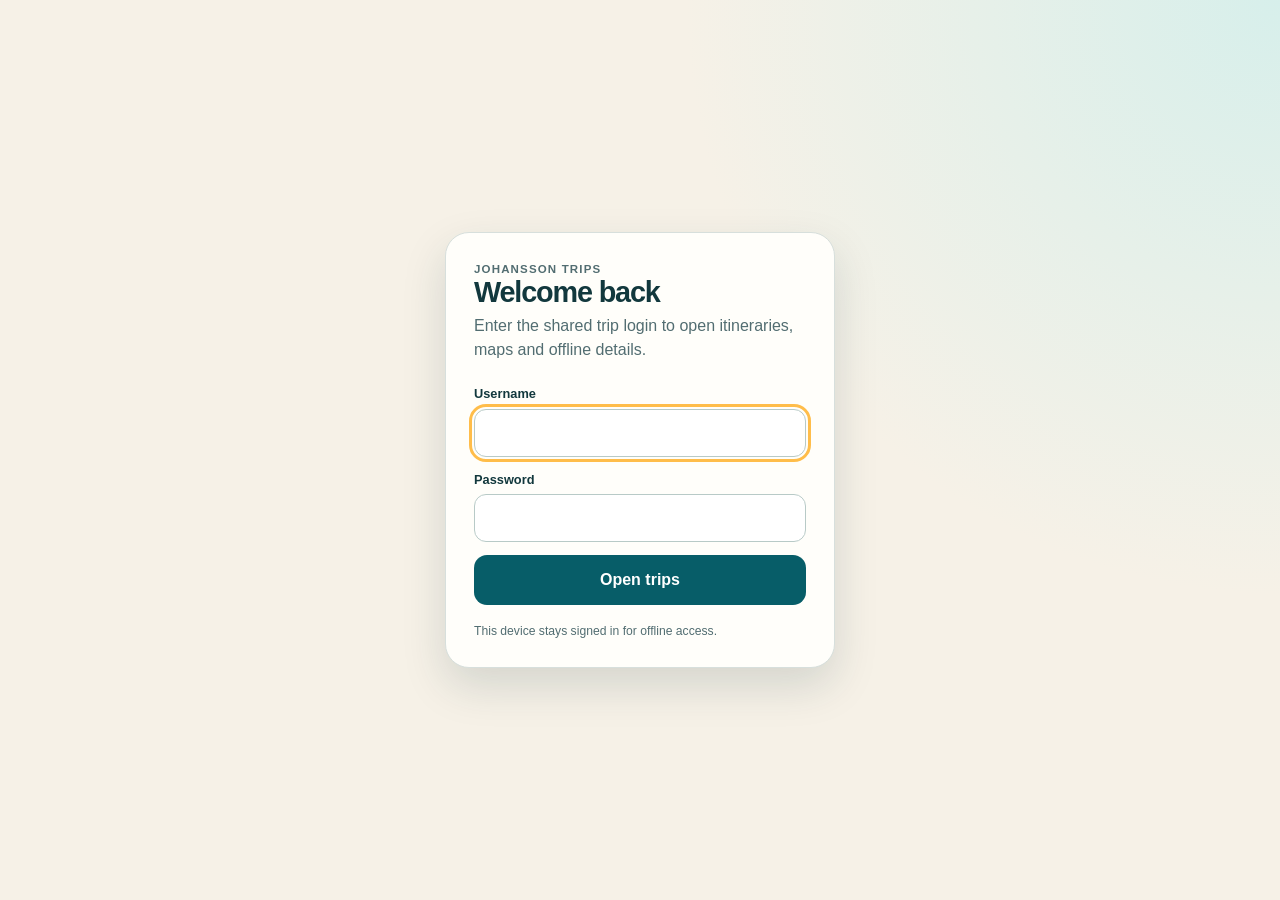
==== commit 84b7ddc7: "Add offline trip sign-in and Monday route" ====
--- a/index.html
+++ b/index.html
@@ -6,6 +6,7 @@
   <meta name="theme-color" content="#075d68">
   <meta name="description" content="Trips, itineraries and memories from Per and Renee Johansson.">
   <link rel="stylesheet" href="./styles.css">
+  <script src="./auth.js"></script>
   <title>Johansson Trips</title>
 </head>
 <body>
